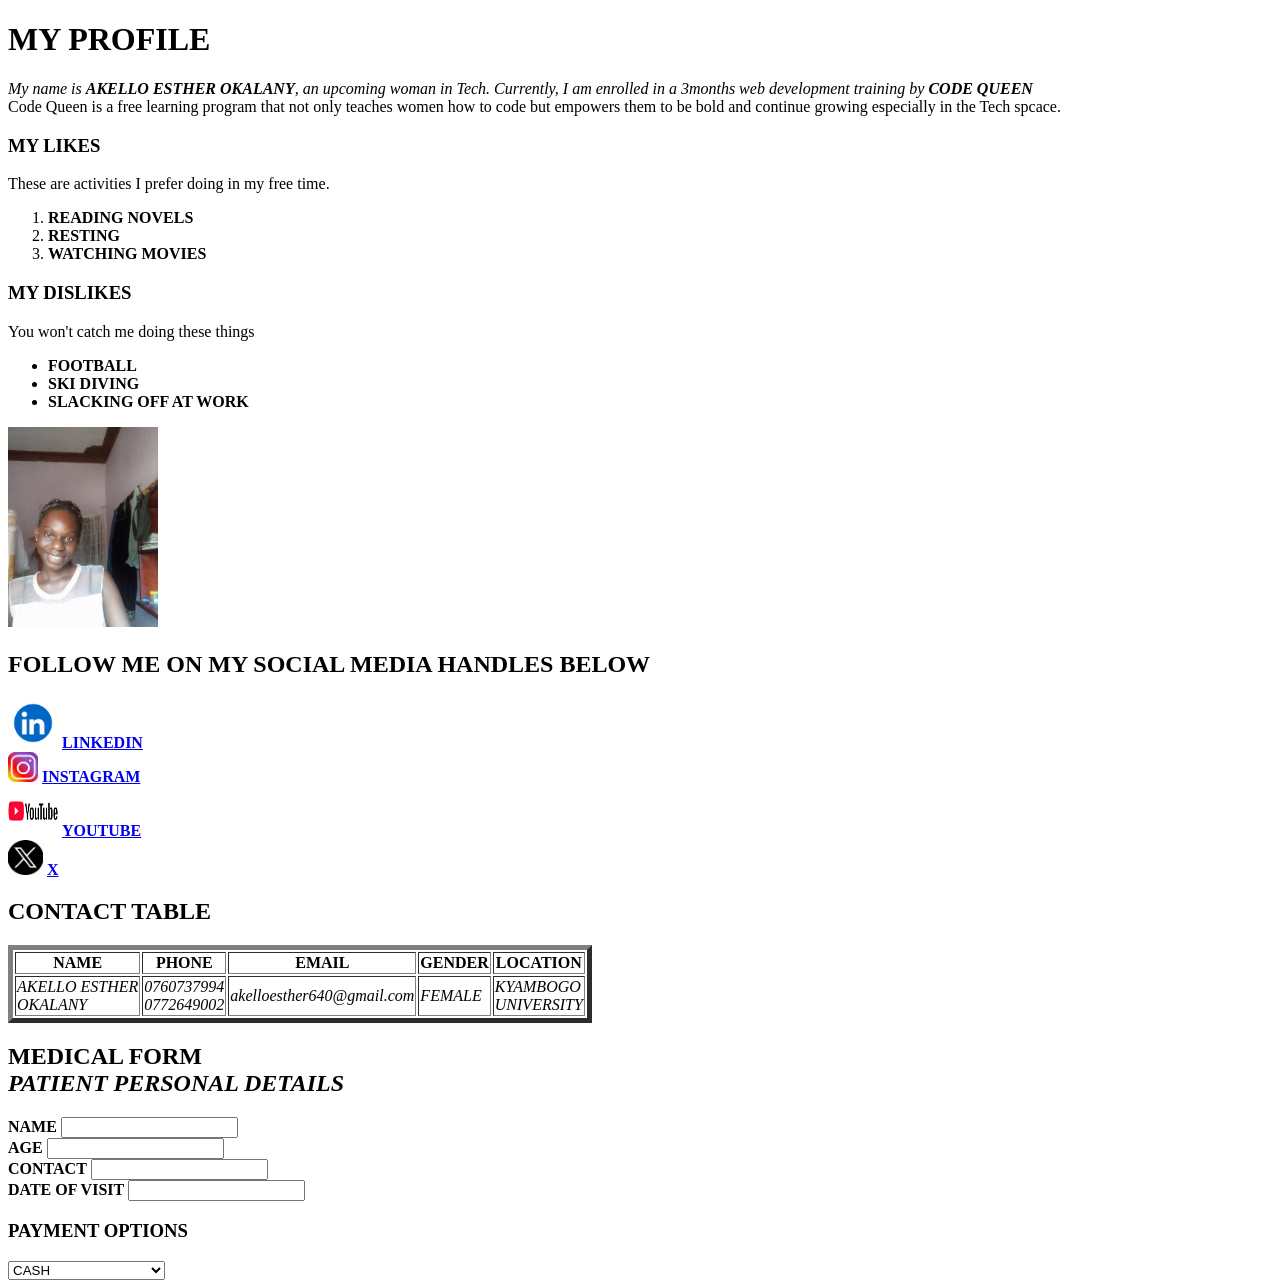
==== index.html @ 596d2f66 "This was an easy exercise" ====
<!DOCTYPE html>
<html>
<head>
    <h1>
            MY PROFILE
    </h1>
</head>
<body>
    <p>
       <i> My name is <b>AKELLO ESTHER OKALANY</b>, an upcoming woman in Tech. Currently, I am enrolled in a 3months web development training by <b>CODE QUEEN</b> </i>
     <br>
    Code Queen is a free learning program that not only teaches women how to code but empowers them to be bold and continue growing especially in the Tech spcace.
    </p>
<h3>MY LIKES</h3>
<p>These are activities I prefer doing in my free time.</p>
<ol>
    <li><b>READING NOVELS</b></li>
    <li><b>RESTING</b></li>
    <li><b>WATCHING MOVIES</b></li>
</ol>
<h3>MY DISLIKES</h3>
<p>You won't catch me doing these things</p>
<ul>
    <li><b>FOOTBALL</b></li>
    <li><b>SKI DIVING</b></li>
    <li><b>SLACKING OFF AT WORK</b></li>
</ul>
<img src="images/WhatsApp Image 2026-02-15 at 5.24.35 PM.jpeg"height="200px"width="150px" alt="">
<h2>FOLLOW ME ON MY SOCIAL MEDIA HANDLES BELOW</h2>
<img src="images/download (3).webp"height="50px"width="50px" alt="">
        <a href="https://www.linkedin.com/in/esther-akello-74036a37b/"><b>LINKEDIN</b></a><br>
<img src="images/43.webp"height="30px"width="30px" alt="">
         <a href="https://www.instagram.com/akello640/"><b>INSTAGRAM</b></a><br>
<img src="images/im5.png"height="50px"width="50" alt="">
<a href="https://www.youtube.com/@EstherAkello-d6m"><b>YOUTUBE</b></a><br>
<img src="images/OIP.jpg"height="35px"width="35px" alt="">
<a href="https://x.com/AkelloEsther13"><b>X</b></a>
<table border="5">
<h2>CONTACT TABLE</h2>
<tr>
    <th><b>NAME</b></th>
    <th><b>PHONE</b></th>
    <th><b>EMAIL</b></th>
    <th><b>GENDER</b></th>
    <th><b>LOCATION</b></th>
</tr>
<tr>
    <td><i>AKELLO ESTHER <br>OKALANY</i></td>
    <td><i>0760737994 <br>0772649002</i></td>
    <td><i>akelloesther640@gmail.com</i></td>
    <td><i>FEMALE</i></td>
    <td><i>KYAMBOGO <br>UNIVERSITY</i></td>
</tr>
</table>
<form>
    <h2>MEDICAL FORM <br><i>PATIENT PERSONAL DETAILS</i></h2>
    <label for="name"><b>NAME</b></label>
    <input type="text"><br>
   <label for="age"><b>AGE</b></label>
   <input type="text"><br>
   <label for="contact"><b>CONTACT</b></label>
   <input type="text"><br>
   <label for="date of visit"><b>DATE OF VISIT</b></label>
   <input type="text"><br>
   <h3><b>PAYMENT OPTIONS</b></h3>
<select>
    <option value="cash"><b>CASH</b></option>
    <option value="mobile money"><b>MOBILE MONEY</b></option>
    <option value="debit/credit card"><b>CREDIT/DEBIT CARD</b></option>
    <option value="insurance"><b>INSURANCE</b></option>
</select>


</form>






</body>

</html>
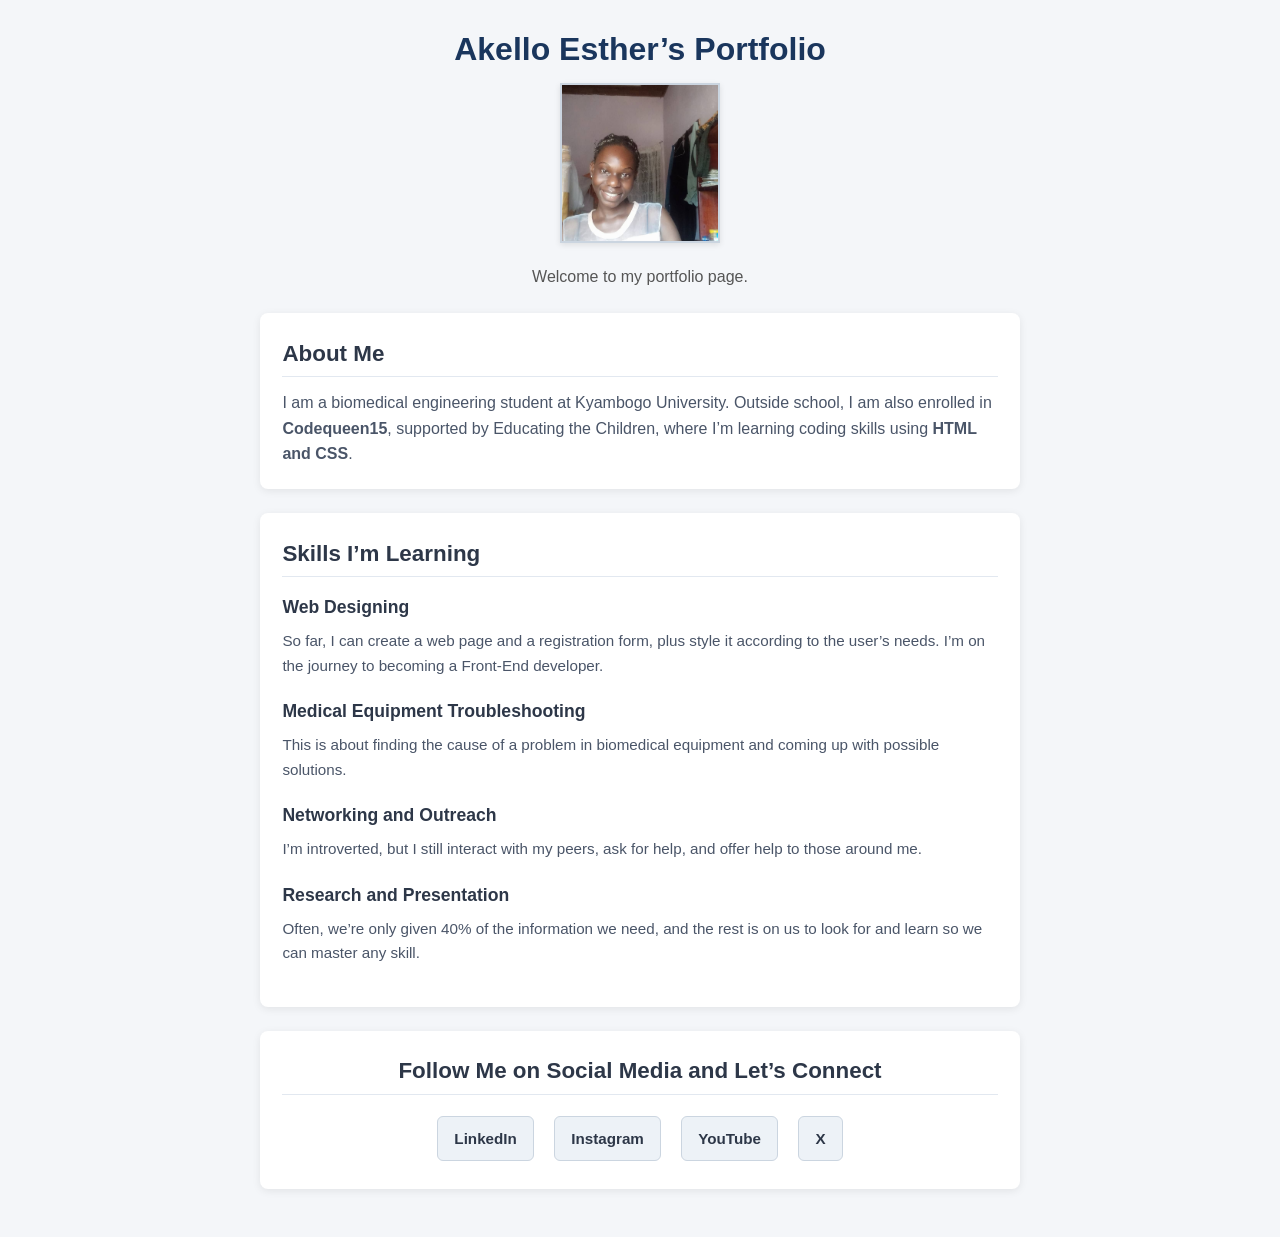
==== commit 9efc9828: "Portfolio" ====
--- a/index.html
+++ b/index.html
@@ -1,84 +1,71 @@
 <!DOCTYPE html>
-<html>
+<html lang="en">
 <head>
-    <h1>
-            MY PROFILE
-    </h1>
+  <meta charset="UTF-8">
+  <title>Esther Akello – Portfolio</title>
+  <link rel="stylesheet" href="style.css">
 </head>
 <body>
+  <header class="hero">
+    <h1>Akello Esther’s Portfolio</h1>
+    <img src="images/WhatsApp Image 2026-02-15 at 5.24.35 PM.jpeg" alt="Esther Akello" class="profile-img">
+    <p>Welcome to my portfolio page.</p>
+  </header>
+
+  <section class="about">
+    <h2>About Me</h2>
     <p>
-       <i> My name is <b>AKELLO ESTHER OKALANY</b>, an upcoming woman in Tech. Currently, I am enrolled in a 3months web development training by <b>CODE QUEEN</b> </i>
-     <br>
-    Code Queen is a free learning program that not only teaches women how to code but empowers them to be bold and continue growing especially in the Tech spcace.
+      I am a biomedical engineering student at Kyambogo University. 
+      Outside school, I am also enrolled in <strong>Codequeen15</strong>, 
+      supported by Educating the Children, where I’m learning coding skills using 
+      <strong>HTML and CSS</strong>.
     </p>
-<h3>MY LIKES</h3>
-<p>These are activities I prefer doing in my free time.</p>
-<ol>
-    <li><b>READING NOVELS</b></li>
-    <li><b>RESTING</b></li>
-    <li><b>WATCHING MOVIES</b></li>
-</ol>
-<h3>MY DISLIKES</h3>
-<p>You won't catch me doing these things</p>
-<ul>
-    <li><b>FOOTBALL</b></li>
-    <li><b>SKI DIVING</b></li>
-    <li><b>SLACKING OFF AT WORK</b></li>
-</ul>
-<img src="images/WhatsApp Image 2026-02-15 at 5.24.35 PM.jpeg"height="200px"width="150px" alt="">
-<h2>FOLLOW ME ON MY SOCIAL MEDIA HANDLES BELOW</h2>
-<img src="images/download (3).webp"height="50px"width="50px" alt="">
-        <a href="https://www.linkedin.com/in/esther-akello-74036a37b/"><b>LINKEDIN</b></a><br>
-<img src="images/43.webp"height="30px"width="30px" alt="">
-         <a href="https://www.instagram.com/akello640/"><b>INSTAGRAM</b></a><br>
-<img src="images/im5.png"height="50px"width="50" alt="">
-<a href="https://www.youtube.com/@EstherAkello-d6m"><b>YOUTUBE</b></a><br>
-<img src="images/OIP.jpg"height="35px"width="35px" alt="">
-<a href="https://x.com/AkelloEsther13"><b>X</b></a>
-<table border="5">
-<h2>CONTACT TABLE</h2>
-<tr>
-    <th><b>NAME</b></th>
-    <th><b>PHONE</b></th>
-    <th><b>EMAIL</b></th>
-    <th><b>GENDER</b></th>
-    <th><b>LOCATION</b></th>
-</tr>
-<tr>
-    <td><i>AKELLO ESTHER <br>OKALANY</i></td>
-    <td><i>0760737994 <br>0772649002</i></td>
-    <td><i>akelloesther640@gmail.com</i></td>
-    <td><i>FEMALE</i></td>
-    <td><i>KYAMBOGO <br>UNIVERSITY</i></td>
-</tr>
-</table>
-<form>
-    <h2>MEDICAL FORM <br><i>PATIENT PERSONAL DETAILS</i></h2>
-    <label for="name"><b>NAME</b></label>
-    <input type="text"><br>
-   <label for="age"><b>AGE</b></label>
-   <input type="text"><br>
-   <label for="contact"><b>CONTACT</b></label>
-   <input type="text"><br>
-   <label for="date of visit"><b>DATE OF VISIT</b></label>
-   <input type="text"><br>
-   <h3><b>PAYMENT OPTIONS</b></h3>
-<select>
-    <option value="cash"><b>CASH</b></option>
-    <option value="mobile money"><b>MOBILE MONEY</b></option>
-    <option value="debit/credit card"><b>CREDIT/DEBIT CARD</b></option>
-    <option value="insurance"><b>INSURANCE</b></option>
-</select>
+  </section>
 
+  <section class="skills">
+    <h2>Skills I’m Learning</h2>
+    <ul>
+      <li><strong>Web Designing</strong></li>
+      <p>
+        So far, I can create a web page and a registration form, plus style it according to the user’s needs. 
+        I’m on the journey to becoming a Front‑End developer.
+      </p>
 
-</form>
+      <li><strong>Medical Equipment Troubleshooting</strong></li>
+      <p>
+        This is about finding the cause of a problem in biomedical equipment 
+        and coming up with possible solutions.
+      </p>
 
+      <li><strong>Networking and Outreach</strong></li>
+      <p>
+        I’m introverted, but I still interact with my peers, ask for help, and offer help to those around me.
+      </p>
 
+      <li><strong>Research and Presentation</strong></li>
+      <p>
+        Often, we’re only given 40% of the information we need, and the rest is on us to look for and learn 
+        so we can master any skill.
+      </p>
+    </ul>
+  </section>
 
-
-
-
+  <section class="connect">
+    <h2>Follow Me on Social Media and Let’s Connect</h2>
+    <div class="social-links">
+      <a href="https://www.linkedin.com/in/esther-akello-74036a37b/" class="social-link">
+        <span>LinkedIn</span>
+      </a>
+      <a href="https://www.instagram.com/akello640/" class="social-link">
+        <span>Instagram</span>
+      </a>
+      <a href="https://www.youtube.com/@EstherAkello-d6m" class="social-link">
+        <span>YouTube</span>
+      </a>
+      <a href="https://x.com/AkelloEsther13" class="social-link">
+        <span>X</span>
+      </a>
+    </div>
+  </section>
 </body>
-
-</html>
-
+</html>
--- a/style.css
+++ b/style.css
@@ -0,0 +1,113 @@
+/* Reset and base styles */
+* {
+  margin: 0;
+  padding: 0;
+  box-sizing: border-box;
+}
+
+body {
+  font-family: Arial, Helvetica, sans-serif;
+  line-height: 1.6;
+  color: #333;
+  background-color: #f4f6f9;
+  padding: 1.5rem;
+}
+
+/* Header / hero */
+.hero {
+  text-align: center;
+  margin-bottom: 1.5rem;
+}
+
+.hero h1 {
+  font-size: 2rem;
+  color: #1a365d;
+  margin-bottom: 0.5rem;
+}
+
+/* Simple rectangular image */
+.profile-img {
+  width: 160px;
+  height: 160px;
+  object-fit: cover;
+  border: 2px solid #cbd5e0;
+  border-radius: 0;    /* No rounded corners */
+  box-shadow: 0 2px 6px rgba(0, 0, 0, 0.1);
+}
+
+.hero p {
+  margin-top: 0.8rem;
+  color: #555;
+}
+
+/* Section cards */
+section {
+  max-width: 760px;
+  margin: 1.5rem auto;
+  padding: 1.4rem;
+  background-color: white;
+  border-radius: 8px;
+  box-shadow: 0 2px 8px rgba(0, 0, 0, 0.08);
+}
+
+/* Titles */
+h2 {
+  font-size: 1.4rem;
+  color: #2d3748;
+  margin-bottom: 0.8rem;
+  border-bottom: 1px solid #e2e8f0;
+  padding-bottom: 0.3rem;
+}
+
+/* About */
+.about p {
+  font-size: 1rem;
+  color: #4a5568;
+}
+
+/* Skills */
+.skills ul {
+  list-style-type: none;
+}
+
+.skills li {
+  font-size: 1.1rem;
+  font-weight: bold;
+  margin-top: 1rem;
+  color: #2d3748;
+}
+
+.skills p {
+  margin: 0.5rem 0 1.2rem 0;
+  color: #4a5568;
+  font-size: 0.95rem;
+}
+
+/* Social links */
+.connect h2 {
+  text-align: center;
+}
+
+.social-links {
+  margin-top: 1rem;
+  text-align: center;
+}
+
+.social-link {
+  display: inline-block;
+  margin: 0.3rem 0.5rem;
+  padding: 0.6rem 1rem;
+  font-size: 0.95rem;
+  font-weight: bold;
+  color: #2d3748;
+  background-color: #edf2f7;
+  border: 1px solid #cbd5e0;
+  border-radius: 6px;
+  text-decoration: none;
+  transition: all 0.2s ease;
+}
+
+.social-link:hover {
+  background-color: #4a5568;
+  color: white;
+}
